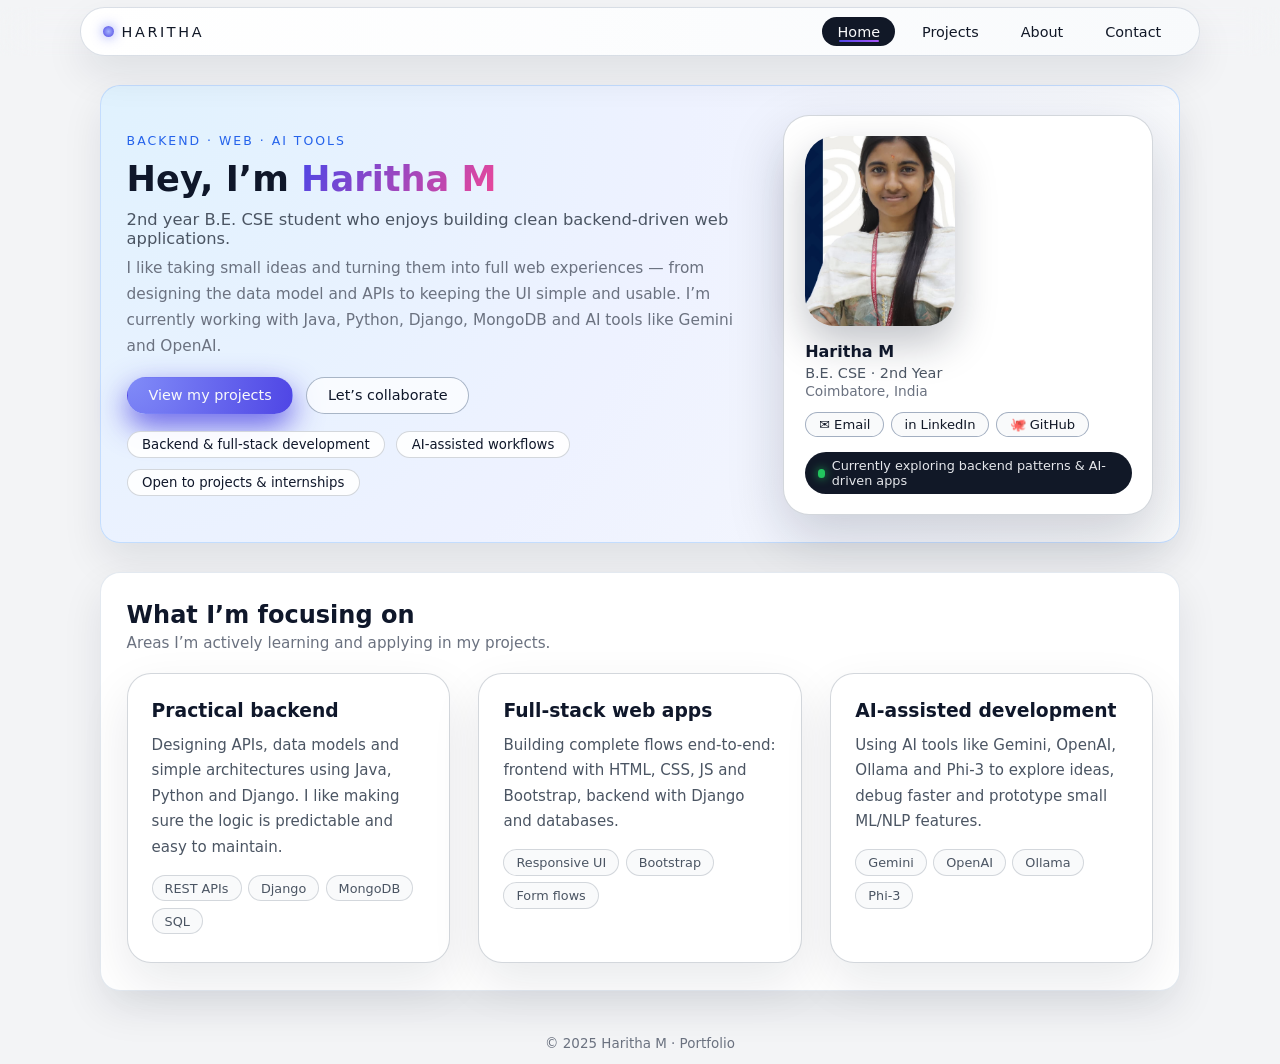
==== index.html @ 45c18f1d "first commit" ====
<!DOCTYPE html>
<html lang="en">
<head>
  <meta charset="UTF-8" />
  <title>Haritha M – Backend & AI Enthusiast</title>
  <meta name="viewport" content="width=device-width, initial-scale=1" />
  <link rel="stylesheet" href="styles.css" />
</head>
<body data-page="home">
  <!-- Navbar -->
  <header class="navbar">
    <div class="nav-inner">
      <a href="index.html" class="nav-logo">
        <span class="logo-dot"></span>
        <span class="logo-text">HARITHA</span>
      </a>
      <nav class="nav-links">
        <a href="index.html" class="nav-link active">Home</a>
        <a href="projects.html" class="nav-link">Projects</a>
        <a href="about.html" class="nav-link">About</a>
        <a href="contact.html" class="nav-link">Contact</a>
      </nav>
    </div>
  </header>

  <main>
    <!-- Hero -->
    <section class="section hero reveal">
      <div class="hero-inner">
        <div>
          <p class="hero-eyebrow">Backend · Web · AI tools</p>
          <h1 class="hero-title">
            Hey, I’m <span>Haritha M</span>
          </h1>
          <p class="hero-subtitle">
            2nd year B.E. CSE student who enjoys building clean backend-driven web applications.
          </p>
          <p class="hero-body">
            I like taking small ideas and turning them into full web experiences — from
            designing the data model and APIs to keeping the UI simple and usable.
            I’m currently working with Java, Python, Django, MongoDB and AI tools like
            Gemini and OpenAI.
          </p>

          <div class="hero-actions">
            <a href="projects.html" class="btn primary">View my projects</a>
            <a href="contact.html" class="btn ghost">Let’s collaborate</a>
          </div>

          <div class="hero-meta">
            <span>Backend &amp; full-stack development</span>
            <span>AI-assisted workflows</span>
            <span>Open to projects &amp; internships</span>
          </div>
        </div>

        <!-- Photo + info card -->
        <aside class="hero-card">
          <div class="avatar">
            <img src="haritha-profile.png" alt="Haritha M" />
          </div>

          <div class="hero-info">
            <p class="hero-name">Haritha M</p>
            <p class="hero-role">B.E. CSE · 2nd Year</p>
            <p class="hero-location">Coimbatore, India</p>
          </div>

          <div class="hero-links">
            <a href="mailto:harithasekar07@gmail.com">✉ Email</a>
            <a href="https://www.linkedin.com/in/haritha-meignana-sekaran-344159353"
               target="_blank" rel="noreferrer">
              in LinkedIn
            </a>
            <a href="https://github.com/haritha1501" target="_blank" rel="noreferrer">
              🐙 GitHub
            </a>
          </div>

          <div class="hero-tag">
            <span class="status-dot"></span>
            <span>Currently exploring backend patterns &amp; AI-driven apps</span>
          </div>
        </aside>
      </div>
    </section>

    <!-- Focus area cards -->
    <section class="section reveal">
      <header class="section-header">
        <h2>What I’m focusing on</h2>
        <p>Areas I’m actively learning and applying in my projects.</p>
      </header>

      <div class="grid focus-grid">
        <article class="card focus-card">
          <div class="focus-body">
            <h3>Practical backend</h3>
            <p>
              Designing APIs, data models and simple architectures using Java,
              Python and Django. I like making sure the logic is predictable and
              easy to maintain.
            </p>
          </div>
          <div class="pill-row">
            <span>REST APIs</span>
            <span>Django</span>
            <span>MongoDB</span>
            <span>SQL</span>
          </div>
        </article>

        <article class="card focus-card">
          <div class="focus-body">
            <h3>Full-stack web apps</h3>
            <p>
              Building complete flows end-to-end: frontend with HTML, CSS, JS and Bootstrap,
              backend with Django and databases.
            </p>
          </div>
          <div class="pill-row">
            <span>Responsive UI</span>
            <span>Bootstrap</span>
            <span>Form flows</span>
          </div>
        </article>

        <article class="card focus-card">
          <div class="focus-body">
            <h3>AI-assisted development</h3>
            <p>
              Using AI tools like Gemini, OpenAI, Ollama and Phi-3 to explore ideas,
              debug faster and prototype small ML/NLP features.
            </p>
          </div>
          <div class="pill-row">
            <span>Gemini</span>
            <span>OpenAI</span>
            <span>Ollama</span>
            <span>Phi-3</span>
          </div>
        </article>
      </div>
    </section>
  </main>

  <footer class="footer">
    <p>© 2025 Haritha M · Portfolio</p>
  </footer>

  <script src="script.js" defer></script>
</body>
</html>
---- styles.css ----
:root {
  --bg-page: #f3f4f6;
  --bg-card: #ffffff;
  --bg-soft: #f9fafb;

  --accent: #4f46e5;
  --accent-soft: rgba(79, 70, 229, 0.12);

  --text-main: #0f172a;
  --text-soft: #4b5563;
  --text-muted: #6b7280;

  --border-soft: rgba(148, 163, 184, 0.35);

  --radius-lg: 20px;
  --radius-xl: 26px;
  --radius-pill: 999px;

  --shadow-soft: 0 18px 40px rgba(15, 23, 42, 0.09);

  --font-main: system-ui, -apple-system, BlinkMacSystemFont, "SF Pro Text",
    "Inter", sans-serif;
}

/* Reset & base */

*,
*::before,
*::after {
  box-sizing: border-box;
}

html,
body {
  margin: 0;
  padding: 0;
  min-height: 100%;
  font-family: var(--font-main);
  background: var(--bg-page);
  color: var(--text-main);
  -webkit-font-smoothing: antialiased;
}

/* Fade-in */

body {
  opacity: 0;
  transform: translateY(6px);
  transition: opacity 0.6s ease-out, transform 0.6s ease-out;
}
body.loaded {
  opacity: 1;
  transform: translateY(0);
}

/* Navbar */

.navbar {
  position: sticky;
  top: 0;
  z-index: 40;
  backdrop-filter: blur(18px);
  -webkit-backdrop-filter: blur(18px);
}

.nav-inner {
  max-width: 1120px;
  margin: 0.45rem auto 0;
  padding: 0.55rem 1.4rem;
  border-radius: var(--radius-pill);
  background: linear-gradient(
    90deg,
    rgba(255, 255, 255, 0.98),
    rgba(248, 250, 252, 0.98)
  );
  border: 1px solid var(--border-soft);
  box-shadow: var(--shadow-soft);
  display: flex;
  align-items: center;
  justify-content: space-between;
}

.nav-logo {
  display: flex;
  align-items: center;
  gap: 0.45rem;
  text-decoration: none;
}

.logo-dot {
  width: 11px;
  height: 11px;
  border-radius: 999px;
  background: radial-gradient(circle, #a5b4fc, #4f46e5);
  box-shadow: 0 0 12px rgba(129, 140, 248, 0.9);
}
.logo-text {
  font-size: 0.9rem;
  letter-spacing: 0.18em;
  text-transform: uppercase;
  color: #111827;
}

.nav-links {
  display: flex;
  gap: 0.7rem;
  font-size: 0.9rem;
}

.nav-link {
  position: relative;
  text-decoration: none;
  padding: 0.35rem 0.9rem;
  border-radius: var(--radius-pill);
  color: #111827;
  border: 1px solid transparent;
  transition: background 0.22s ease-out, border-color 0.22s ease-out,
    color 0.22s ease-out;
}

.nav-link::after {
  content: "";
  position: absolute;
  left: 22%;
  right: 22%;
  bottom: 3px;
  height: 2px;
  border-radius: 999px;
  background: linear-gradient(to right, #4f46e5, #a855f7);
  opacity: 0;
  transform: scaleX(0.25);
  transform-origin: center;
  transition: opacity 0.16s ease-out, transform 0.16s ease-out;
}

.nav-link:hover {
  background: rgba(249, 250, 251, 0.9);
  border-color: rgba(148, 163, 184, 0.6);
}

.nav-link.active {
  background: #111827;
  color: #f9fafb;
  border-color: rgba(17, 24, 39, 0.9);
}
.nav-link.active::after {
  opacity: 1;
  transform: scaleX(1);
}

/* Layout / sections */

main {
  max-width: 1120px;
  margin: 1.6rem auto 2.8rem;
  padding: 0 1.25rem;
}

.section {
  margin-top: 1.8rem;
  padding: 1.8rem 1.6rem 1.7rem;
  border-radius: var(--radius-lg);
  background: var(--bg-card);
  box-shadow: var(--shadow-soft);
  border: 1px solid rgba(226, 232, 240, 0.95);
}

.section-header h2 {
  margin: 0 0 0.3rem;
  font-size: 1.5rem;
}
.section-header p {
  margin: 0;
  color: var(--text-muted);
  font-size: 0.95rem;
}

/* Hero */

.hero {
  background: radial-gradient(circle at top left, #e0f2fe 0, #eef2ff 50%, #f9fafb 100%);
  border: 1px solid rgba(191, 219, 254, 0.9);
}

.hero-inner {
  display: grid;
  grid-template-columns: minmax(0, 1.6fr) minmax(260px, 0.95fr);
  gap: 2.1rem;
  align-items: center;
}

.hero-eyebrow {
  text-transform: uppercase;
  font-size: 0.78rem;
  letter-spacing: 0.16em;
  color: #2563eb;
  margin: 0 0 0.6rem;
}

.hero-title {
  margin: 0;
  font-size: 2.2rem;
}
.hero-title span {
  background: linear-gradient(120deg, #4f46e5, #ec4899);
  -webkit-background-clip: text;
  color: transparent;
}

.hero-subtitle {
  margin: 0.7rem 0 0.4rem;
  font-size: 1.02rem;
  color: var(--text-soft);
}
.hero-body {
  margin: 0 0 1.1rem;
  font-size: 0.96rem;
  color: var(--text-muted);
  line-height: 1.7;
}

.hero-actions {
  display: flex;
  flex-wrap: wrap;
  gap: 0.8rem;
  margin-bottom: 1.1rem;
}

.hero-meta {
  display: flex;
  flex-wrap: wrap;
  gap: 0.7rem;
  font-size: 0.83rem;
}
.hero-meta span {
  padding: 0.3rem 0.9rem;
  border-radius: var(--radius-pill);
  background: rgba(255, 255, 255, 0.9);
  border: 1px solid rgba(209, 213, 219, 0.95);
}

/* Buttons */

.btn {
  border-radius: var(--radius-pill);
  padding: 0.6rem 1.3rem;
  font-size: 0.9rem;
  border: 1px solid rgba(148, 163, 184, 0.8);
  background: transparent;
  color: inherit;
  text-decoration: none;
  display: inline-flex;
  align-items: center;
  justify-content: center;
  cursor: pointer;
  transition: background 0.22s ease-out, border-color 0.22s ease-out,
    transform 0.22s ease-out, box-shadow 0.22s ease-out;
}
.btn.full {
  width: 100%;
}

.btn.primary {
  background: radial-gradient(circle at top left, #818cf8, #4f46e5);
  border-color: transparent;
  color: #f9fafb;
  box-shadow: 0 12px 30px rgba(79, 70, 229, 0.85);
}
.btn.primary:hover {
  transform: translateY(-1px);
  box-shadow: 0 16px 42px rgba(79, 70, 229, 1);
}
.btn.ghost {
  background: rgba(255, 255, 255, 0.7);
}
.btn.ghost:hover {
  background: #111827;
  color: #f9fafb;
}

/* Hero side card */

.hero-card {
  border-radius: var(--radius-xl);
  padding: 1.3rem 1.3rem 1.2rem;
  background: #ffffff;
  border: 1px solid rgba(209, 213, 219, 0.95);
  box-shadow: 0 22px 55px rgba(15, 23, 42, 0.18);
  color: #0f172a;
}

.avatar {
  width: 150px;
  height: 190px;
  border-radius: 30px;
  overflow: hidden;
  background: #e5e7eb;
  display: flex;
  align-items: center;
  justify-content: center;
  margin-bottom: 1rem;
  box-shadow: 0 18px 40px rgba(15, 23, 42, 0.25);
}
.avatar img {
  width: 100%;
  height: 100%;
  object-fit: cover;
}

.hero-info {
  margin-bottom: 0.8rem;
}
.hero-name {
  margin: 0;
  font-weight: 600;
}
.hero-role {
  margin: 0.2rem 0 0;
  font-size: 0.9rem;
  color: #4b5563;
}
.hero-location {
  margin: 0.18rem 0 0;
  font-size: 0.86rem;
  color: #6b7280;
}

.hero-links {
  display: flex;
  flex-wrap: wrap;
  gap: 0.4rem;
  margin-bottom: 0.9rem;
}
.hero-links a {
  font-size: 0.82rem;
  padding: 0.25rem 0.8rem;
  border-radius: var(--radius-pill);
  border: 1px solid rgba(148, 163, 184, 0.85);
  text-decoration: none;
  color: #111827;
  background: #f9fafb;
}
.hero-links a:hover {
  border-color: #4f46e5;
  background: #eef2ff;
}

.hero-tag {
  display: inline-flex;
  align-items: center;
  gap: 0.4rem;
  font-size: 0.8rem;
  padding: 0.4rem 0.8rem;
  border-radius: 999px;
  background: #111827;
  color: #e5e7eb;
}
.status-dot {
  width: 9px;
  height: 9px;
  border-radius: 999px;
  background: #22c55e;
  box-shadow: 0 0 10px rgba(34, 197, 94, 0.9);
}

/* Cards & grid */

.grid {
  display: grid;
  grid-template-columns: repeat(auto-fit, minmax(260px, 1fr));
  gap: 1.4rem;
  margin-top: 1.3rem;
}

.card {
  border-radius: var(--radius-lg);
  padding: 1.3rem 1.2rem;
  background: var(--bg-soft);
  border: 1px solid rgba(209, 213, 219, 0.95);
  box-shadow: var(--shadow-soft);
}

.card p {
  font-size: 0.94rem;
  color: var(--text-soft);
  margin-top: 0.15rem;
  line-height: 1.7;
}

.pill-row {
  display: flex;
  flex-wrap: wrap;
  gap: 0.4rem;
  margin-top: 0.8rem;
}
.pill-row span {
  font-size: 0.8rem;
  padding: 0.3rem 0.75rem;
  border-radius: var(--radius-pill);
  border: 1px solid rgba(209, 213, 219, 0.95);
  background: #f9fafb;
  color: #4b5563;
}

/* Focus cards on home */

.focus-grid {
  gap: 1.8rem;
}

.focus-card {
  display: grid;
  grid-template-rows: auto 1fr auto; /* title | text | chips */
  align-items: start;
  min-height: 250px;
  padding: 1.6rem 1.5rem 1.7rem;
  border-radius: 24px;
  background: #ffffff;
  box-shadow: 0 20px 50px rgba(15, 23, 42, 0.09);
}

.focus-body h3 {
  margin: 0 0 0.75rem;
}
.focus-body p {
  margin: 0;
  color: var(--text-soft);
}

.focus-card .pill-row {
  margin-top: 0.9rem;
}

.focus-card:hover {
  transform: translateY(-3px);
  transition: 0.22s ease;
  box-shadow: 0 26px 55px rgba(15, 23, 42, 0.12);
}

/* Projects page */

.project-card {
  margin-top: 1.4rem;
}

.project-header {
  display: flex;
  justify-content: space-between;
  gap: 1rem;
  align-items: flex-start;
  margin-bottom: 0.8rem;
}
.project-header h3 {
  margin: 0 0 0.2rem;
}
.project-subtitle {
  margin: 0;
  color: var(--text-muted);
  font-size: 0.93rem;
}

.card-link {
  font-size: 0.85rem;
  padding: 0.3rem 0.85rem;
  border-radius: var(--radius-pill);
  border: 1px solid rgba(148, 163, 184, 0.9);
  text-decoration: none;
  color: var(--accent);
  background: #eef2ff;
}
.card-link:hover {
  background: #e0e7ff;
}

.project-grid {
  display: grid;
  grid-template-columns: repeat(auto-fit, minmax(230px, 1fr));
  gap: 1.1rem;
  margin-top: 0.8rem;
}
.project-grid h4 {
  margin: 0 0 0.3rem;
  font-size: 0.95rem;
}
.project-grid ul {
  margin: 0;
  padding-left: 1.1rem;
  font-size: 0.92rem;
  color: var(--text-soft);
}

/* About page layout */

.about-layout {
  display: grid;
  grid-template-columns: minmax(0, 0.9fr) minmax(0, 1.7fr);
  gap: 2rem;
  align-items: flex-start;
}

.about-left {
  display: flex;
  flex-direction: column;
  gap: 1.2rem;
}

/* Photo card */

.about-photo-card {
  border-radius: 26px;
  padding: 1.1rem 1.1rem 1rem;
  background: #ffffff;
  border: 1px solid rgba(209, 213, 219, 0.95);
  box-shadow: 0 16px 40px rgba(15, 23, 42, 0.12);
  color: #0f172a;
}
.about-photo-frame {
  border-radius: 24px;
  overflow: hidden;
  background: #e5e7eb;
  box-shadow: 0 12px 30px rgba(15, 23, 42, 0.25);
}
.about-photo-frame img {
  width: 100%;
  height: 100%;
  object-fit: cover;
  display: block;
}

.about-photo-meta {
  margin-top: 0.9rem;
}
.about-name {
  margin: 0;
  font-weight: 600;
  font-size: 1.02rem;
}
.about-role {
  margin: 0.25rem 0 0;
  font-size: 0.9rem;
  color: #4b5563;
}
.about-college {
  margin: 0.18rem 0 0;
  font-size: 0.86rem;
  color: #6b7280;
}

.about-chip {
  margin-top: 0.75rem;
  display: inline-flex;
  align-items: center;
  gap: 0.4rem;
  padding: 0.4rem 0.8rem;
  border-radius: 999px;
  background: #111827;
  font-size: 0.8rem;
  color: #e5e7eb;
}

/* Education card */

.edu-card {
  border-radius: 24px;
  padding: 1.2rem 1.15rem 1.1rem;
  background: linear-gradient(145deg, #0f172a, #111827);
  border: 1px solid rgba(30, 64, 175, 0.9);
  box-shadow: 0 20px 55px rgba(15, 23, 42, 0.55);
  font-size: 0.9rem;
  color: #e5e7eb;
}

.edu-card h3 {
  margin: 0 0 0.6rem;
  font-size: 0.96rem;
  letter-spacing: 0.16em;
  text-transform: uppercase;
  color: #a5b4fc;
}

.edu-main {
  margin-bottom: 0.6rem;
}
.edu-degree {
  margin: 0;
  font-weight: 600;
}
.edu-college {
  margin: 0.2rem 0 0;
}
.edu-meta {
  margin: 0.25rem 0 0;
  font-size: 0.86rem;
}
.edu-pill {
  margin-top: 0.45rem;
  padding: 0.35rem 0.7rem;
  border-radius: 999px;
  background: rgba(129, 140, 248, 0.25);
  font-size: 0.8rem;
  display: inline-block;
}

.edu-card hr {
  border: none;
  border-top: 1px solid rgba(55, 65, 81, 0.9);
  margin: 0.6rem 0 0.7rem;
}

.edu-history {
  display: flex;
  flex-direction: column;
  gap: 0.55rem;
}
.edu-item .level {
  margin: 0;
  font-weight: 500;
}
.edu-item .school {
  margin: 0.15rem 0 0;
  font-size: 0.86rem;
}
.edu-item .detail {
  margin: 0.1rem 0 0;
  font-size: 0.83rem;
  color: #cbd5f5;
}

/* About right text */

.about-right p {
  font-size: 0.95rem;
  color: var(--text-soft);
}

.about-summary {
  display: flex;
  flex-wrap: wrap;
  gap: 0.7rem;
  margin: 0.9rem 0 1.1rem;
}
.about-summary-item {
  padding: 0.5rem 0.9rem;
  border-radius: 16px;
  background: #eef2ff;
  border: 1px solid rgba(191, 219, 254, 0.9);
  font-size: 0.84rem;
  color: #374151;
}

/* Timeline */

.timeline {
  margin-top: 1.1rem;
  border-left: 2px solid rgba(203, 213, 225, 0.95);
  padding-left: 1.3rem;
  display: flex;
  flex-direction: column;
  gap: 1.2rem;
}
.timeline-item {
  position: relative;
}
.timeline-dot {
  position: absolute;
  left: -1.35rem;
  top: 0.4rem;
  width: 10px;
  height: 10px;
  border-radius: 999px;
  background: #4f46e5;
  box-shadow: 0 0 0 4px rgba(165, 180, 252, 0.55);
}
.timeline-content h3 {
  margin: 0 0 0.25rem;
  font-size: 1.02rem;
}
.timeline-meta {
  margin: 0 0 0.35rem;
  font-size: 0.88rem;
  color: var(--text-muted);
}
.timeline-content ul {
  margin: 0;
  padding-left: 1.1rem;
  font-size: 0.93rem;
  color: var(--text-soft);
}

/* Contact */

.contact-layout {
  margin-top: 1.3rem;
  display: grid;
  grid-template-columns: minmax(0, 1.4fr) minmax(0, 1fr);
  gap: 1.3rem;
  border-radius: var(--radius-lg);
  padding: 1.4rem 1.3rem;
  background: linear-gradient(
    135deg,
    rgba(255, 255, 255, 0.98),
    rgba(241, 245, 249, 0.98)
  );
  border: 1px solid rgba(209, 213, 219, 0.95);
  box-shadow: 0 16px 36px rgba(15, 23, 42, 0.08);
}

.contact-label {
  margin-top: 0.8rem;
  margin-bottom: 0.1rem;
  font-size: 0.8rem;
  text-transform: uppercase;
  letter-spacing: 0.14em;
  color: #6d28d9;
}
.contact-details p {
  margin: 0.1rem 0;
  font-size: 0.94rem;
  color: var(--text-soft);
}
.contact-details a {
  color: var(--accent);
  text-decoration: none;
}
.contact-details a:hover {
  text-decoration: underline;
}

.contact-form-wrapper {
  font-size: 0.94rem;
}
.contact-text {
  margin-top: 0;
  margin-bottom: 0.7rem;
  color: var(--text-soft);
}

.form-group {
  display: flex;
  flex-direction: column;
  gap: 0.25rem;
  margin-bottom: 0.7rem;
}
.form-group label {
  font-size: 0.86rem;
  color: var(--text-main);
}
input,
textarea {
  border-radius: 12px;
  border: 1px solid rgba(209, 213, 219, 0.95);
  padding: 0.6rem 0.75rem;
  background: #f9fafb;
  font-family: inherit;
  font-size: 0.9rem;
  color: var(--text-main);
  outline: none;
  transition: border-color 0.16s ease-out, box-shadow 0.16s ease-out,
    background 0.16s ease-out, transform 0.16s ease-out;
}
input:focus,
textarea:focus {
  border-color: var(--accent);
  box-shadow: 0 0 0 1px var(--accent-soft);
  background: #ffffff;
  transform: translateY(-1px);
}
.form-status-note {
  margin-top: 0.5rem;
  font-size: 0.82rem;
  color: var(--text-muted);
}

/* Footer */

.footer {
  margin-top: 1.7rem;
  font-size: 0.84rem;
  color: var(--text-muted);
  text-align: center;
}

/* Reveal */

.reveal {
  opacity: 0;
  transform: translateY(18px);
  transition: opacity 0.7s ease-out, transform 0.7s ease-out;
}
.reveal.visible {
  opacity: 1;
  transform: translateY(0);
}

/* Responsive */

@media (max-width: 900px) {
  .hero-inner {
    grid-template-columns: 1fr;
  }
  .hero-card {
    order: -1;
  }
  .about-layout {
    grid-template-columns: 1fr;
  }
}

@media (max-width: 700px) {
  .nav-inner {
    flex-direction: column;
    align-items: flex-start;
    gap: 0.4rem;
  }
}

@media (max-width: 640px) {
  main {
    padding-inline: 1rem;
  }
  .section {
    padding-inline: 1.2rem;
  }
  .hero-inner {
    gap: 1.4rem;
  }
  .nav-links {
    flex-wrap: wrap;
    gap: 0.4rem;
  }
  .nav-link {
    padding: 0.24rem 0.7rem;
  }
  .contact-layout {
    grid-template-columns: 1fr;
  }
  .about-left {
    align-items: center;
  }
  .about-photo-card,
  .edu-card {
    width: 100%;
  }
}
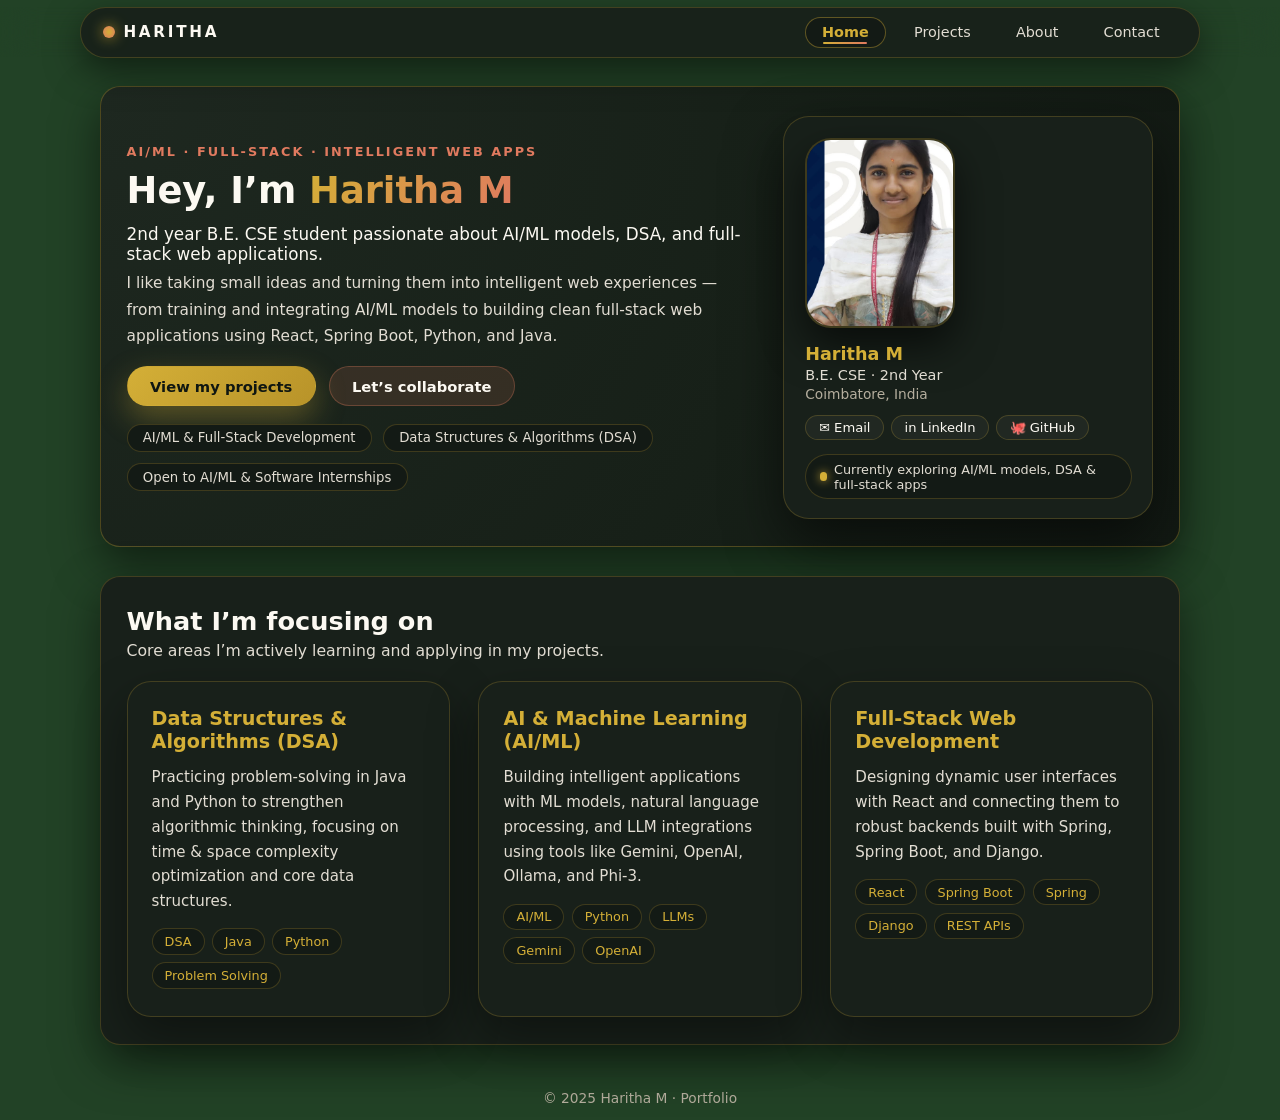
==== commit 007b0ea1: "Added new styles and projects" ====
--- a/index.html
+++ b/index.html
@@ -2,7 +2,7 @@
 <html lang="en">
 <head>
   <meta charset="UTF-8" />
-  <title>Haritha M – Backend & AI Enthusiast</title>
+  <title>Haritha M – AI/ML & Full-Stack Developer</title>
   <meta name="viewport" content="width=device-width, initial-scale=1" />
   <link rel="stylesheet" href="styles.css" />
 </head>
@@ -28,18 +28,17 @@
     <section class="section hero reveal">
       <div class="hero-inner">
         <div>
-          <p class="hero-eyebrow">Backend · Web · AI tools</p>
+          <p class="hero-eyebrow">AI/ML · Full-Stack · Intelligent Web Apps</p>
           <h1 class="hero-title">
             Hey, I’m <span>Haritha M</span>
           </h1>
           <p class="hero-subtitle">
-            2nd year B.E. CSE student who enjoys building clean backend-driven web applications.
+            2nd year B.E. CSE student passionate about AI/ML models, DSA, and full-stack web applications.
           </p>
           <p class="hero-body">
-            I like taking small ideas and turning them into full web experiences — from
-            designing the data model and APIs to keeping the UI simple and usable.
-            I’m currently working with Java, Python, Django, MongoDB and AI tools like
-            Gemini and OpenAI.
+            I like taking small ideas and turning them into intelligent web experiences — from
+            training and integrating AI/ML models to building clean full-stack web applications using
+            React, Spring Boot, Python, and Java.
           </p>
 
           <div class="hero-actions">
@@ -48,9 +47,9 @@
           </div>
 
           <div class="hero-meta">
-            <span>Backend &amp; full-stack development</span>
-            <span>AI-assisted workflows</span>
-            <span>Open to projects &amp; internships</span>
+            <span>AI/ML &amp; Full-Stack Development</span>
+            <span>Data Structures &amp; Algorithms (DSA)</span>
+            <span>Open to AI/ML &amp; Software Internships</span>
           </div>
         </div>
 
@@ -79,7 +78,7 @@
 
           <div class="hero-tag">
             <span class="status-dot"></span>
-            <span>Currently exploring backend patterns &amp; AI-driven apps</span>
+            <span>Currently exploring AI/ML models, DSA &amp; full-stack apps</span>
           </div>
         </aside>
       </div>
@@ -89,55 +88,57 @@
     <section class="section reveal">
       <header class="section-header">
         <h2>What I’m focusing on</h2>
-        <p>Areas I’m actively learning and applying in my projects.</p>
+        <p>Core areas I’m actively learning and applying in my projects.</p>
       </header>
 
       <div class="grid focus-grid">
         <article class="card focus-card">
           <div class="focus-body">
-            <h3>Practical backend</h3>
+            <h3>Data Structures & Algorithms (DSA)</h3>
             <p>
-              Designing APIs, data models and simple architectures using Java,
-              Python and Django. I like making sure the logic is predictable and
-              easy to maintain.
+              Practicing problem-solving in Java and Python to strengthen algorithmic thinking,
+              focusing on time &amp; space complexity optimization and core data structures.
             </p>
           </div>
           <div class="pill-row">
-            <span>REST APIs</span>
-            <span>Django</span>
-            <span>MongoDB</span>
-            <span>SQL</span>
+            <span>DSA</span>
+            <span>Java</span>
+            <span>Python</span>
+            <span>Problem Solving</span>
           </div>
         </article>
 
         <article class="card focus-card">
           <div class="focus-body">
-            <h3>Full-stack web apps</h3>
+            <h3>AI & Machine Learning (AI/ML)</h3>
             <p>
-              Building complete flows end-to-end: frontend with HTML, CSS, JS and Bootstrap,
-              backend with Django and databases.
+              Building intelligent applications with ML models, natural language processing,
+              and LLM integrations using tools like Gemini, OpenAI, Ollama, and Phi-3.
             </p>
           </div>
           <div class="pill-row">
-            <span>Responsive UI</span>
-            <span>Bootstrap</span>
-            <span>Form flows</span>
+            <span>AI/ML</span>
+            <span>Python</span>
+            <span>LLMs</span>
+            <span>Gemini</span>
+            <span>OpenAI</span>
           </div>
         </article>
 
         <article class="card focus-card">
           <div class="focus-body">
-            <h3>AI-assisted development</h3>
+            <h3>Full-Stack Web Development</h3>
             <p>
-              Using AI tools like Gemini, OpenAI, Ollama and Phi-3 to explore ideas,
-              debug faster and prototype small ML/NLP features.
+              Designing dynamic user interfaces with React and connecting them to robust backends
+              built with Spring, Spring Boot, and Django.
             </p>
           </div>
           <div class="pill-row">
-            <span>Gemini</span>
-            <span>OpenAI</span>
-            <span>Ollama</span>
-            <span>Phi-3</span>
+            <span>React</span>
+            <span>Spring Boot</span>
+            <span>Spring</span>
+            <span>Django</span>
+            <span>REST APIs</span>
           </div>
         </article>
       </div>
--- a/styles.css
+++ b/styles.css
@@ -1,22 +1,26 @@
 :root {
-  --bg-page: #f3f4f6;
-  --bg-card: #ffffff;
-  --bg-soft: #f9fafb;
-
-  --accent: #4f46e5;
-  --accent-soft: rgba(79, 70, 229, 0.12);
-
-  --text-main: #0f172a;
-  --text-soft: #4b5563;
-  --text-muted: #6b7280;
-
-  --border-soft: rgba(148, 163, 184, 0.35);
+  --bg-page: #224226; /* Forest Veil (Kept unchanged) */
+  --bg-card: #18201a; /* Dark Charcoal for Cards */
+  --bg-soft: #131a15; /* Deeper Dark Charcoal */
+
+  --text-main: #fcf9f2; /* Soft Cream / Off-White */
+  --text-soft: #e2ddd3; /* Soft Cream Secondary */
+  --text-muted: #b5ae9e; /* Muted Cream / Warm Grey */
+
+  --accent-gold: #d4af37; /* Brushed Gold */
+  --accent-terracotta: #e07a5f; /* Warm Terracotta */
+
+  --accent: var(--accent-gold);
+  --accent-soft: rgba(212, 175, 55, 0.16);
+
+  --border-soft: rgba(212, 175, 55, 0.22); /* Subtle Brushed Gold Border */
+  --border-terracotta: rgba(224, 122, 95, 0.3);
 
   --radius-lg: 20px;
   --radius-xl: 26px;
   --radius-pill: 999px;
 
-  --shadow-soft: 0 18px 40px rgba(15, 23, 42, 0.09);
+  --shadow-soft: 0 18px 45px rgba(0, 0, 0, 0.5);
 
   --font-main: system-ui, -apple-system, BlinkMacSystemFont, "SF Pro Text",
     "Inter", sans-serif;
@@ -68,13 +72,9 @@
   margin: 0.45rem auto 0;
   padding: 0.55rem 1.4rem;
   border-radius: var(--radius-pill);
-  background: linear-gradient(
-    90deg,
-    rgba(255, 255, 255, 0.98),
-    rgba(248, 250, 252, 0.98)
-  );
-  border: 1px solid var(--border-soft);
-  box-shadow: var(--shadow-soft);
+  background: rgba(24, 32, 26, 0.92); /* Dark Charcoal Glass */
+  border: 1px solid var(--border-soft);
+  box-shadow: 0 12px 35px rgba(0, 0, 0, 0.5);
   display: flex;
   align-items: center;
   justify-content: space-between;
@@ -83,22 +83,23 @@
 .nav-logo {
   display: flex;
   align-items: center;
-  gap: 0.45rem;
+  gap: 0.5rem;
   text-decoration: none;
 }
 
 .logo-dot {
-  width: 11px;
-  height: 11px;
+  width: 12px;
+  height: 12px;
   border-radius: 999px;
-  background: radial-gradient(circle, #a5b4fc, #4f46e5);
-  box-shadow: 0 0 12px rgba(129, 140, 248, 0.9);
+  background: radial-gradient(circle, var(--accent-gold), var(--accent-terracotta));
+  box-shadow: 0 0 14px rgba(212, 175, 55, 0.8);
 }
 .logo-text {
-  font-size: 0.9rem;
+  font-size: 0.95rem;
+  font-weight: 700;
   letter-spacing: 0.18em;
   text-transform: uppercase;
-  color: #111827;
+  color: var(--text-main);
 }
 
 .nav-links {
@@ -110,9 +111,9 @@
 .nav-link {
   position: relative;
   text-decoration: none;
-  padding: 0.35rem 0.9rem;
+  padding: 0.4rem 1rem;
   border-radius: var(--radius-pill);
-  color: #111827;
+  color: var(--text-soft);
   border: 1px solid transparent;
   transition: background 0.22s ease-out, border-color 0.22s ease-out,
     color 0.22s ease-out;
@@ -126,7 +127,7 @@
   bottom: 3px;
   height: 2px;
   border-radius: 999px;
-  background: linear-gradient(to right, #4f46e5, #a855f7);
+  background: linear-gradient(to right, var(--accent-gold), var(--accent-terracotta));
   opacity: 0;
   transform: scaleX(0.25);
   transform-origin: center;
@@ -134,14 +135,16 @@
 }
 
 .nav-link:hover {
-  background: rgba(249, 250, 251, 0.9);
-  border-color: rgba(148, 163, 184, 0.6);
+  background: rgba(212, 175, 55, 0.12);
+  color: var(--text-main);
+  border-color: var(--border-soft);
 }
 
 .nav-link.active {
-  background: #111827;
-  color: #f9fafb;
-  border-color: rgba(17, 24, 39, 0.9);
+  background: #131a15;
+  color: var(--accent-gold);
+  border-color: rgba(212, 175, 55, 0.4);
+  font-weight: 600;
 }
 .nav-link.active::after {
   opacity: 1;
@@ -160,26 +163,27 @@
   margin-top: 1.8rem;
   padding: 1.8rem 1.6rem 1.7rem;
   border-radius: var(--radius-lg);
-  background: var(--bg-card);
+  background: var(--bg-card); /* Dark Charcoal */
   box-shadow: var(--shadow-soft);
-  border: 1px solid rgba(226, 232, 240, 0.95);
+  border: 1px solid var(--border-soft);
 }
 
 .section-header h2 {
   margin: 0 0 0.3rem;
-  font-size: 1.5rem;
+  font-size: 1.6rem;
+  color: var(--text-main); /* Soft Cream */
 }
 .section-header p {
   margin: 0;
-  color: var(--text-muted);
-  font-size: 0.95rem;
+  color: var(--text-soft);
+  font-size: 0.98rem;
 }
 
 /* Hero */
 
 .hero {
-  background: radial-gradient(circle at top left, #e0f2fe 0, #eef2ff 50%, #f9fafb 100%);
-  border: 1px solid rgba(191, 219, 254, 0.9);
+  background: radial-gradient(circle at top left, #1e2820 0%, #172018 60%, #121913 100%);
+  border: 1px solid rgba(212, 175, 55, 0.3);
 }
 
 .hero-inner {
@@ -191,31 +195,34 @@
 
 .hero-eyebrow {
   text-transform: uppercase;
-  font-size: 0.78rem;
+  font-size: 0.8rem;
+  font-weight: 700;
   letter-spacing: 0.16em;
-  color: #2563eb;
+  color: var(--accent-terracotta);
   margin: 0 0 0.6rem;
 }
 
 .hero-title {
   margin: 0;
-  font-size: 2.2rem;
+  font-size: 2.3rem;
+  line-height: 1.2;
 }
 .hero-title span {
-  background: linear-gradient(120deg, #4f46e5, #ec4899);
+  background: linear-gradient(120deg, var(--accent-gold), var(--accent-terracotta));
   -webkit-background-clip: text;
   color: transparent;
 }
 
 .hero-subtitle {
   margin: 0.7rem 0 0.4rem;
-  font-size: 1.02rem;
-  color: var(--text-soft);
+  font-size: 1.05rem;
+  color: var(--text-main);
+  font-weight: 500;
 }
 .hero-body {
   margin: 0 0 1.1rem;
   font-size: 0.96rem;
-  color: var(--text-muted);
+  color: var(--text-soft);
   line-height: 1.7;
 }
 
@@ -233,19 +240,21 @@
   font-size: 0.83rem;
 }
 .hero-meta span {
-  padding: 0.3rem 0.9rem;
+  padding: 0.35rem 0.95rem;
   border-radius: var(--radius-pill);
-  background: rgba(255, 255, 255, 0.9);
-  border: 1px solid rgba(209, 213, 219, 0.95);
-}
-
-/* Buttons */
+  background: var(--bg-soft);
+  border: 1px solid var(--border-soft);
+  color: var(--text-soft);
+}
+
+/* Buttons (Brushed Gold & Warm Terracotta) */
 
 .btn {
   border-radius: var(--radius-pill);
-  padding: 0.6rem 1.3rem;
-  font-size: 0.9rem;
-  border: 1px solid rgba(148, 163, 184, 0.8);
+  padding: 0.65rem 1.4rem;
+  font-size: 0.92rem;
+  font-weight: 600;
+  border: 1px solid var(--border-soft);
   background: transparent;
   color: inherit;
   text-decoration: none;
@@ -261,21 +270,29 @@
 }
 
 .btn.primary {
-  background: radial-gradient(circle at top left, #818cf8, #4f46e5);
+  background: linear-gradient(135deg, var(--accent-gold), #b89329); /* Brushed Gold */
   border-color: transparent;
-  color: #f9fafb;
-  box-shadow: 0 12px 30px rgba(79, 70, 229, 0.85);
+  color: #0f1611;
+  font-weight: 700;
+  box-shadow: 0 12px 30px rgba(212, 175, 55, 0.35);
 }
 .btn.primary:hover {
-  transform: translateY(-1px);
-  box-shadow: 0 16px 42px rgba(79, 70, 229, 1);
-}
+  transform: translateY(-2px);
+  box-shadow: 0 16px 40px rgba(212, 175, 55, 0.5);
+  background: linear-gradient(135deg, #e5be42, #c5a030);
+}
+
 .btn.ghost {
-  background: rgba(255, 255, 255, 0.7);
+  background: rgba(224, 122, 95, 0.14); /* Warm Terracotta tint */
+  color: var(--text-main);
+  border: 1px solid var(--border-terracotta);
 }
 .btn.ghost:hover {
-  background: #111827;
-  color: #f9fafb;
+  background: var(--accent-terracotta);
+  color: #fcf9f2;
+  border-color: var(--accent-terracotta);
+  transform: translateY(-2px);
+  box-shadow: 0 12px 30px rgba(224, 122, 95, 0.35);
 }
 
 /* Hero side card */
@@ -283,23 +300,24 @@
 .hero-card {
   border-radius: var(--radius-xl);
   padding: 1.3rem 1.3rem 1.2rem;
-  background: #ffffff;
-  border: 1px solid rgba(209, 213, 219, 0.95);
-  box-shadow: 0 22px 55px rgba(15, 23, 42, 0.18);
-  color: #0f172a;
+  background: var(--bg-card); /* Dark Charcoal */
+  border: 1px solid var(--border-soft);
+  box-shadow: 0 22px 55px rgba(0, 0, 0, 0.55);
+  color: var(--text-main);
 }
 
 .avatar {
   width: 150px;
   height: 190px;
-  border-radius: 30px;
+  border-radius: 26px;
   overflow: hidden;
-  background: #e5e7eb;
+  background: var(--bg-soft);
   display: flex;
   align-items: center;
   justify-content: center;
   margin-bottom: 1rem;
-  box-shadow: 0 18px 40px rgba(15, 23, 42, 0.25);
+  box-shadow: 0 18px 40px rgba(0, 0, 0, 0.6);
+  border: 2px solid var(--border-soft);
 }
 .avatar img {
   width: 100%;
@@ -312,17 +330,19 @@
 }
 .hero-name {
   margin: 0;
-  font-weight: 600;
+  font-weight: 700;
+  font-size: 1.1rem;
+  color: var(--accent-gold);
 }
 .hero-role {
   margin: 0.2rem 0 0;
   font-size: 0.9rem;
-  color: #4b5563;
+  color: var(--text-soft);
 }
 .hero-location {
   margin: 0.18rem 0 0;
   font-size: 0.86rem;
-  color: #6b7280;
+  color: var(--text-muted);
 }
 
 .hero-links {
@@ -335,32 +355,34 @@
   font-size: 0.82rem;
   padding: 0.25rem 0.8rem;
   border-radius: var(--radius-pill);
-  border: 1px solid rgba(148, 163, 184, 0.85);
+  border: 1px solid var(--border-soft);
   text-decoration: none;
-  color: #111827;
-  background: #f9fafb;
+  color: var(--text-main);
+  background: rgba(255, 255, 255, 0.04);
 }
 .hero-links a:hover {
-  border-color: #4f46e5;
-  background: #eef2ff;
+  border-color: var(--accent-terracotta);
+  color: var(--accent-terracotta);
+  background: rgba(224, 122, 95, 0.12);
 }
 
 .hero-tag {
   display: inline-flex;
   align-items: center;
-  gap: 0.4rem;
+  gap: 0.45rem;
   font-size: 0.8rem;
-  padding: 0.4rem 0.8rem;
+  padding: 0.4rem 0.85rem;
   border-radius: 999px;
-  background: #111827;
-  color: #e5e7eb;
+  background: var(--bg-soft);
+  color: var(--text-soft);
+  border: 1px solid var(--border-soft);
 }
 .status-dot {
   width: 9px;
   height: 9px;
   border-radius: 999px;
-  background: #22c55e;
-  box-shadow: 0 0 10px rgba(34, 197, 94, 0.9);
+  background: var(--accent-gold);
+  box-shadow: 0 0 10px rgba(212, 175, 55, 0.9);
 }
 
 /* Cards & grid */
@@ -375,9 +397,13 @@
 .card {
   border-radius: var(--radius-lg);
   padding: 1.3rem 1.2rem;
-  background: var(--bg-soft);
-  border: 1px solid rgba(209, 213, 219, 0.95);
+  background: var(--bg-card); /* Dark Charcoal */
+  border: 1px solid var(--border-soft);
   box-shadow: var(--shadow-soft);
+}
+
+.card h3 {
+  color: var(--text-main);
 }
 
 .card p {
@@ -390,16 +416,16 @@
 .pill-row {
   display: flex;
   flex-wrap: wrap;
-  gap: 0.4rem;
+  gap: 0.45rem;
   margin-top: 0.8rem;
 }
 .pill-row span {
   font-size: 0.8rem;
   padding: 0.3rem 0.75rem;
   border-radius: var(--radius-pill);
-  border: 1px solid rgba(209, 213, 219, 0.95);
-  background: #f9fafb;
-  color: #4b5563;
+  border: 1px solid var(--border-soft);
+  background: var(--bg-soft);
+  color: var(--accent-gold);
 }
 
 /* Focus cards on home */
@@ -410,21 +436,26 @@
 
 .focus-card {
   display: grid;
-  grid-template-rows: auto 1fr auto; /* title | text | chips */
+  grid-template-rows: auto 1fr auto;
   align-items: start;
   min-height: 250px;
   padding: 1.6rem 1.5rem 1.7rem;
   border-radius: 24px;
-  background: #ffffff;
-  box-shadow: 0 20px 50px rgba(15, 23, 42, 0.09);
+  background: var(--bg-card); /* Dark Charcoal */
+  border: 1px solid var(--border-soft);
+  box-shadow: 0 20px 50px rgba(0, 0, 0, 0.4);
+  transition: transform 0.25s ease, box-shadow 0.25s ease, border-color 0.25s ease;
 }
 
 .focus-body h3 {
   margin: 0 0 0.75rem;
+  color: var(--accent-gold);
+  font-size: 1.2rem;
 }
 .focus-body p {
   margin: 0;
   color: var(--text-soft);
+  line-height: 1.65;
 }
 
 .focus-card .pill-row {
@@ -432,15 +463,17 @@
 }
 
 .focus-card:hover {
-  transform: translateY(-3px);
-  transition: 0.22s ease;
-  box-shadow: 0 26px 55px rgba(15, 23, 42, 0.12);
+  transform: translateY(-4px);
+  border-color: var(--accent-terracotta);
+  box-shadow: 0 26px 55px rgba(0, 0, 0, 0.55);
 }
 
 /* Projects page */
 
 .project-card {
   margin-top: 1.4rem;
+  background: var(--bg-card); /* Dark Charcoal Project Cards */
+  border: 1px solid var(--border-soft);
 }
 
 .project-header {
@@ -452,24 +485,29 @@
 }
 .project-header h3 {
   margin: 0 0 0.2rem;
+  color: var(--accent-gold);
+  font-size: 1.25rem;
 }
 .project-subtitle {
   margin: 0;
-  color: var(--text-muted);
-  font-size: 0.93rem;
+  color: var(--text-soft);
+  font-size: 0.95rem;
 }
 
 .card-link {
   font-size: 0.85rem;
-  padding: 0.3rem 0.85rem;
+  font-weight: 600;
+  padding: 0.35rem 0.9rem;
   border-radius: var(--radius-pill);
-  border: 1px solid rgba(148, 163, 184, 0.9);
+  border: 1px solid var(--border-terracotta);
   text-decoration: none;
-  color: var(--accent);
-  background: #eef2ff;
+  color: var(--accent-terracotta);
+  background: rgba(224, 122, 95, 0.12);
+  transition: all 0.2s ease;
 }
 .card-link:hover {
-  background: #e0e7ff;
+  background: var(--accent-terracotta);
+  color: #fcf9f2;
 }
 
 .project-grid {
@@ -479,8 +517,11 @@
   margin-top: 0.8rem;
 }
 .project-grid h4 {
-  margin: 0 0 0.3rem;
-  font-size: 0.95rem;
+  margin: 0 0 0.4rem;
+  font-size: 0.98rem;
+  color: var(--accent-terracotta);
+  border-bottom: 1px solid var(--border-soft);
+  padding-bottom: 0.25rem;
 }
 .project-grid ul {
   margin: 0;
@@ -488,12 +529,15 @@
   font-size: 0.92rem;
   color: var(--text-soft);
 }
+.project-grid li {
+  margin-bottom: 0.35rem;
+}
 
 /* About page layout */
 
 .about-layout {
   display: grid;
-  grid-template-columns: minmax(0, 0.9fr) minmax(0, 1.7fr);
+  grid-template-columns: minmax(0, 1fr) minmax(0, 1.6fr);
   gap: 2rem;
   align-items: flex-start;
 }
@@ -508,17 +552,18 @@
 
 .about-photo-card {
   border-radius: 26px;
-  padding: 1.1rem 1.1rem 1rem;
-  background: #ffffff;
-  border: 1px solid rgba(209, 213, 219, 0.95);
-  box-shadow: 0 16px 40px rgba(15, 23, 42, 0.12);
-  color: #0f172a;
+  padding: 1.2rem;
+  background: var(--bg-card); /* Dark Charcoal */
+  border: 1px solid var(--border-soft);
+  box-shadow: 0 16px 40px rgba(0, 0, 0, 0.45);
+  color: var(--text-main);
 }
 .about-photo-frame {
   border-radius: 24px;
   overflow: hidden;
-  background: #e5e7eb;
-  box-shadow: 0 12px 30px rgba(15, 23, 42, 0.25);
+  background: var(--bg-soft);
+  box-shadow: 0 12px 30px rgba(0, 0, 0, 0.5);
+  border: 2px solid var(--border-soft);
 }
 .about-photo-frame img {
   width: 100%;
@@ -532,78 +577,94 @@
 }
 .about-name {
   margin: 0;
-  font-weight: 600;
-  font-size: 1.02rem;
+  font-weight: 700;
+  font-size: 1.08rem;
+  color: var(--accent-gold);
 }
 .about-role {
   margin: 0.25rem 0 0;
   font-size: 0.9rem;
-  color: #4b5563;
+  color: var(--text-soft);
 }
 .about-college {
   margin: 0.18rem 0 0;
   font-size: 0.86rem;
-  color: #6b7280;
+  color: var(--text-muted);
 }
 
 .about-chip {
   margin-top: 0.75rem;
   display: inline-flex;
   align-items: center;
-  gap: 0.4rem;
-  padding: 0.4rem 0.8rem;
+  gap: 0.45rem;
+  padding: 0.4rem 0.85rem;
   border-radius: 999px;
-  background: #111827;
+  background: var(--bg-soft);
   font-size: 0.8rem;
-  color: #e5e7eb;
-}
-
-/* Education card */
-
-.edu-card {
+  color: var(--text-soft);
+  border: 1px solid var(--border-soft);
+}
+
+/* Education & Internship Cards */
+
+.edu-card,
+.intern-card {
   border-radius: 24px;
-  padding: 1.2rem 1.15rem 1.1rem;
-  background: linear-gradient(145deg, #0f172a, #111827);
-  border: 1px solid rgba(30, 64, 175, 0.9);
-  box-shadow: 0 20px 55px rgba(15, 23, 42, 0.55);
+  padding: 1.25rem;
+  background: var(--bg-card); /* Dark Charcoal */
+  border: 1px solid var(--border-soft);
+  box-shadow: 0 20px 55px rgba(0, 0, 0, 0.55);
   font-size: 0.9rem;
-  color: #e5e7eb;
-}
-
-.edu-card h3 {
+  color: var(--text-soft);
+}
+
+.edu-card h3,
+.intern-card h3 {
   margin: 0 0 0.6rem;
-  font-size: 0.96rem;
+  font-size: 0.98rem;
   letter-spacing: 0.16em;
   text-transform: uppercase;
-  color: #a5b4fc;
-}
-
-.edu-main {
+  color: var(--accent-gold);
+}
+
+.edu-main,
+.intern-main {
   margin-bottom: 0.6rem;
 }
-.edu-degree {
-  margin: 0;
-  font-weight: 600;
-}
-.edu-college {
+.edu-degree,
+.intern-role {
+  margin: 0;
+  font-weight: 700;
+  color: var(--text-main);
+  font-size: 0.95rem;
+}
+.edu-college,
+.intern-org {
   margin: 0.2rem 0 0;
-}
-.edu-meta {
+  color: var(--text-soft);
+}
+.edu-meta,
+.intern-meta {
   margin: 0.25rem 0 0;
   font-size: 0.86rem;
-}
-.edu-pill {
-  margin-top: 0.45rem;
-  padding: 0.35rem 0.7rem;
+  color: var(--text-muted);
+}
+.edu-pill,
+.intern-pill {
+  margin-top: 0.5rem;
+  padding: 0.35rem 0.75rem;
   border-radius: 999px;
-  background: rgba(129, 140, 248, 0.25);
+  background: rgba(224, 122, 95, 0.15);
+  border: 1px solid var(--border-terracotta);
   font-size: 0.8rem;
+  color: var(--accent-terracotta);
   display: inline-block;
 }
 
-.edu-card hr {
+.edu-card hr,
+.intern-card hr {
   border: none;
-  border-top: 1px solid rgba(55, 65, 81, 0.9);
+  border-top: 1px solid var(--border-soft);
   margin: 0.6rem 0 0.7rem;
 }
 
@@ -614,7 +675,8 @@
 }
 .edu-item .level {
   margin: 0;
-  font-weight: 500;
+  font-weight: 600;
+  color: var(--text-main);
 }
 .edu-item .school {
   margin: 0.15rem 0 0;
@@ -623,40 +685,79 @@
 .edu-item .detail {
   margin: 0.1rem 0 0;
   font-size: 0.83rem;
-  color: #cbd5f5;
+  color: var(--text-muted);
 }
 
 /* About right text */
 
 .about-right p {
-  font-size: 0.95rem;
-  color: var(--text-soft);
+  font-size: 0.96rem;
+  color: var(--text-soft);
+  line-height: 1.7;
 }
 
 .about-summary {
   display: flex;
   flex-wrap: wrap;
   gap: 0.7rem;
-  margin: 0.9rem 0 1.1rem;
+  margin: 1.1rem 0 1.3rem;
 }
 .about-summary-item {
-  padding: 0.5rem 0.9rem;
+  padding: 0.5rem 0.95rem;
   border-radius: 16px;
-  background: #eef2ff;
-  border: 1px solid rgba(191, 219, 254, 0.9);
-  font-size: 0.84rem;
-  color: #374151;
+  background: var(--bg-soft);
+  border: 1px solid var(--border-soft);
+  font-size: 0.85rem;
+  color: var(--text-main);
+  font-weight: 500;
+}
+
+/* Skills Section Card in About */
+
+.skills-section {
+  margin-top: 1.5rem;
+  padding: 1.4rem;
+  border-radius: 24px;
+  background: var(--bg-card); /* Dark Charcoal */
+  border: 1px solid var(--border-soft);
+}
+.skills-section h3 {
+  margin: 0 0 0.8rem;
+  font-size: 1.15rem;
+  color: var(--accent-gold);
+}
+.skills-grid {
+  display: grid;
+  grid-template-columns: repeat(auto-fit, minmax(220px, 1fr));
+  gap: 1rem;
+}
+.skills-category {
+  background: var(--bg-soft);
+  padding: 0.9rem 1rem;
+  border-radius: 16px;
+  border: 1px solid var(--border-soft);
+}
+.skills-category h4 {
+  margin: 0 0 0.5rem;
+  font-size: 0.9rem;
+  color: var(--accent-terracotta);
+}
+.skills-category ul {
+  margin: 0;
+  padding-left: 1.1rem;
+  font-size: 0.86rem;
+  color: var(--text-soft);
 }
 
 /* Timeline */
 
 .timeline {
-  margin-top: 1.1rem;
-  border-left: 2px solid rgba(203, 213, 225, 0.95);
+  margin-top: 1.4rem;
+  border-left: 2px solid var(--border-soft);
   padding-left: 1.3rem;
   display: flex;
   flex-direction: column;
-  gap: 1.2rem;
+  gap: 1.4rem;
 }
 .timeline-item {
   position: relative;
@@ -668,17 +769,18 @@
   width: 10px;
   height: 10px;
   border-radius: 999px;
-  background: #4f46e5;
-  box-shadow: 0 0 0 4px rgba(165, 180, 252, 0.55);
+  background: var(--accent-gold);
+  box-shadow: 0 0 0 4px rgba(212, 175, 55, 0.25);
 }
 .timeline-content h3 {
   margin: 0 0 0.25rem;
-  font-size: 1.02rem;
+  font-size: 1.05rem;
+  color: var(--text-main);
 }
 .timeline-meta {
   margin: 0 0 0.35rem;
   font-size: 0.88rem;
-  color: var(--text-muted);
+  color: var(--accent-terracotta);
 }
 .timeline-content ul {
   margin: 0;
@@ -693,25 +795,22 @@
   margin-top: 1.3rem;
   display: grid;
   grid-template-columns: minmax(0, 1.4fr) minmax(0, 1fr);
-  gap: 1.3rem;
+  gap: 1.5rem;
   border-radius: var(--radius-lg);
-  padding: 1.4rem 1.3rem;
-  background: linear-gradient(
-    135deg,
-    rgba(255, 255, 255, 0.98),
-    rgba(241, 245, 249, 0.98)
-  );
-  border: 1px solid rgba(209, 213, 219, 0.95);
-  box-shadow: 0 16px 36px rgba(15, 23, 42, 0.08);
+  padding: 1.5rem 1.4rem;
+  background: var(--bg-card); /* Dark Charcoal */
+  border: 1px solid var(--border-soft);
+  box-shadow: var(--shadow-soft);
 }
 
 .contact-label {
   margin-top: 0.8rem;
-  margin-bottom: 0.1rem;
+  margin-bottom: 0.15rem;
   font-size: 0.8rem;
   text-transform: uppercase;
   letter-spacing: 0.14em;
-  color: #6d28d9;
+  color: var(--accent-gold);
+  font-weight: 600;
 }
 .contact-details p {
   margin: 0.1rem 0;
@@ -719,7 +818,7 @@
   color: var(--text-soft);
 }
 .contact-details a {
-  color: var(--accent);
+  color: var(--accent-terracotta);
   text-decoration: none;
 }
 .contact-details a:hover {
@@ -738,8 +837,8 @@
 .form-group {
   display: flex;
   flex-direction: column;
-  gap: 0.25rem;
-  margin-bottom: 0.7rem;
+  gap: 0.3rem;
+  margin-bottom: 0.8rem;
 }
 .form-group label {
   font-size: 0.86rem;
@@ -748,9 +847,9 @@
 input,
 textarea {
   border-radius: 12px;
-  border: 1px solid rgba(209, 213, 219, 0.95);
-  padding: 0.6rem 0.75rem;
-  background: #f9fafb;
+  border: 1px solid var(--border-soft);
+  padding: 0.65rem 0.8rem;
+  background: var(--bg-soft);
   font-family: inherit;
   font-size: 0.9rem;
   color: var(--text-main);
@@ -760,22 +859,22 @@
 }
 input:focus,
 textarea:focus {
-  border-color: var(--accent);
-  box-shadow: 0 0 0 1px var(--accent-soft);
-  background: #ffffff;
+  border-color: var(--accent-gold);
+  box-shadow: 0 0 0 2px rgba(212, 175, 55, 0.25);
+  background: #18201a;
   transform: translateY(-1px);
 }
 .form-status-note {
-  margin-top: 0.5rem;
-  font-size: 0.82rem;
+  margin-top: 0.55rem;
+  font-size: 0.84rem;
   color: var(--text-muted);
 }
 
 /* Footer */
 
 .footer {
-  margin-top: 1.7rem;
-  font-size: 0.84rem;
+  margin-top: 2rem;
+  font-size: 0.86rem;
   color: var(--text-muted);
   text-align: center;
 }
@@ -838,7 +937,8 @@
     align-items: center;
   }
   .about-photo-card,
-  .edu-card {
+  .edu-card,
+  .intern-card {
     width: 100%;
   }
 }
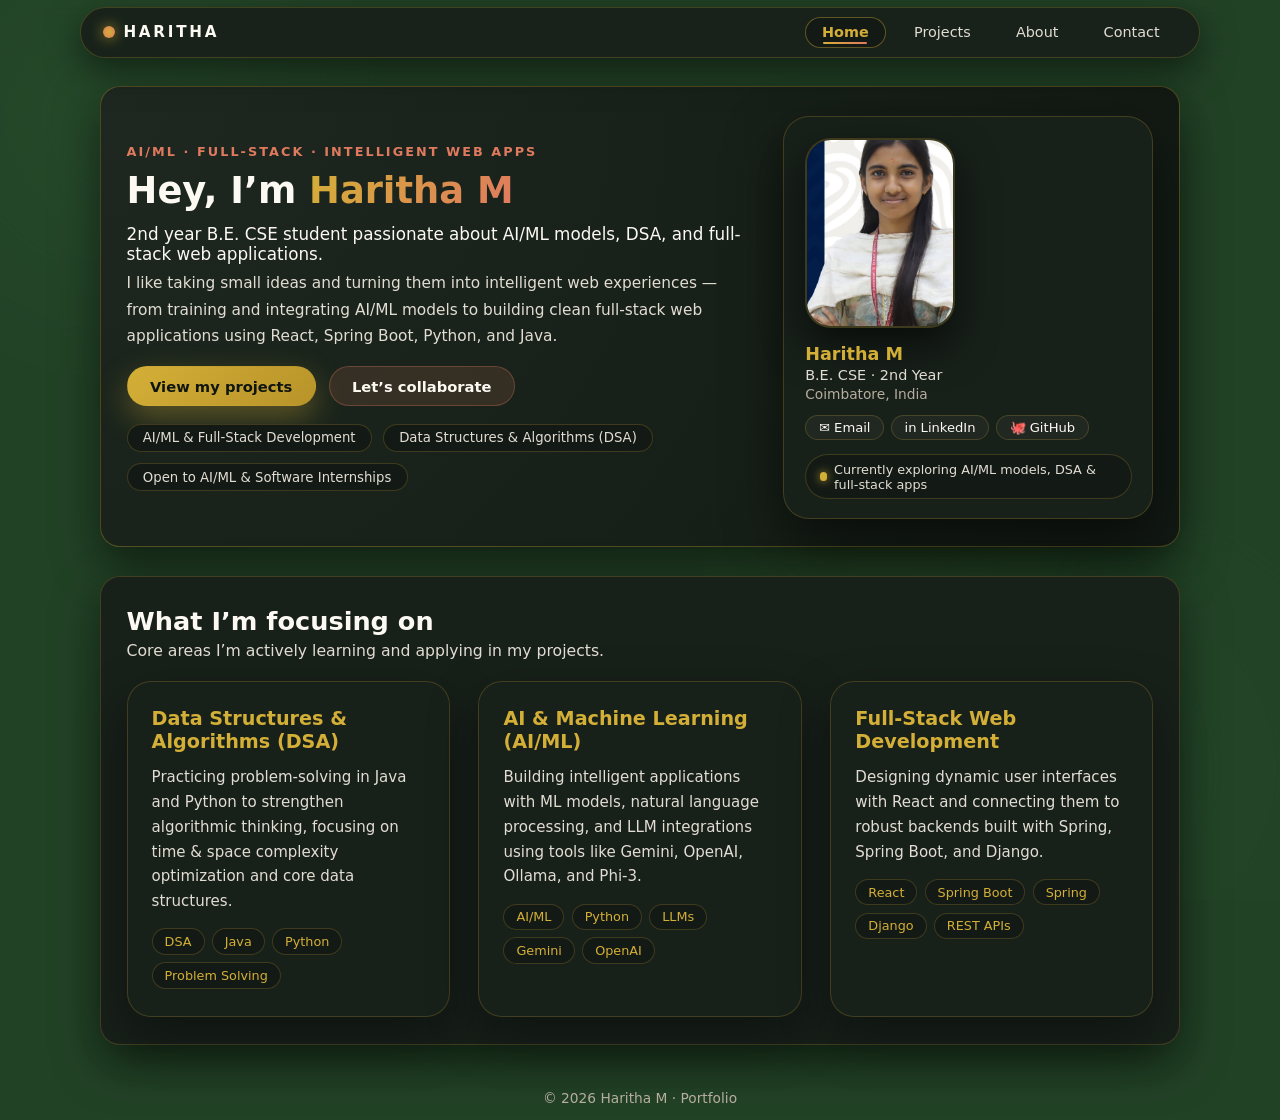
==== commit 600caff6: "Background changed" ====
--- a/index.html
+++ b/index.html
@@ -146,7 +146,7 @@
   </main>
 
   <footer class="footer">
-    <p>© 2025 Haritha M · Portfolio</p>
+    <p>© 2026 Haritha M · Portfolio</p>
   </footer>
 
   <script src="script.js" defer></script>
--- a/styles.css
+++ b/styles.css
@@ -43,6 +43,8 @@
   background: var(--bg-page);
   color: var(--text-main);
   -webkit-font-smoothing: antialiased;
+  position: relative;
+  overflow-x: hidden;
 }
 
 /* Fade-in */
@@ -55,6 +57,118 @@
 body.loaded {
   opacity: 1;
   transform: translateY(0);
+}
+
+/* Floating Nature Background */
+
+#nature-bg {
+  position: fixed;
+  top: 0;
+  left: 0;
+  width: 100vw;
+  height: 100vh;
+  pointer-events: none;
+  z-index: 0;
+  overflow: hidden;
+}
+
+/* Ensure sections render above floating background */
+.navbar, main, .footer {
+  position: relative;
+  z-index: 10;
+}
+
+/* Ambient Glowing Forest Orbs */
+
+.bg-glow-orb {
+  position: absolute;
+  border-radius: 50%;
+  filter: blur(90px);
+  opacity: 0.28;
+  pointer-events: none;
+  animation: orbPulse 16s ease-in-out infinite alternate;
+}
+
+.bg-glow-orb-1 {
+  width: 480px;
+  height: 480px;
+  top: -120px;
+  left: -120px;
+  background: radial-gradient(circle, #386e3e 0%, rgba(34, 66, 38, 0) 70%);
+}
+
+.bg-glow-orb-2 {
+  width: 580px;
+  height: 580px;
+  bottom: -160px;
+  right: -120px;
+  background: radial-gradient(circle, #2d5632 0%, rgba(34, 66, 38, 0) 70%);
+  animation-delay: -6s;
+}
+
+.bg-glow-orb-3 {
+  width: 380px;
+  height: 380px;
+  top: 35%;
+  left: 55%;
+  background: radial-gradient(circle, rgba(212, 175, 55, 0.22) 0%, rgba(34, 66, 38, 0) 70%);
+  animation-delay: -10s;
+}
+
+@keyframes orbPulse {
+  0% {
+    transform: scale(0.88) translateY(0);
+    opacity: 0.2;
+  }
+  50% {
+    transform: scale(1.18) translateY(-30px);
+    opacity: 0.35;
+  }
+  100% {
+    transform: scale(0.95) translateY(20px);
+    opacity: 0.22;
+  }
+}
+
+/* Floating Leaves & Spores */
+
+.floating-particle {
+  position: absolute;
+  bottom: -50px;
+  pointer-events: none;
+  user-select: none;
+  opacity: 0;
+  filter: drop-shadow(0 0 6px rgba(212, 175, 55, 0.3));
+  animation: floatUp 18s linear infinite;
+  will-change: transform, opacity;
+}
+
+@keyframes floatUp {
+  0% {
+    transform: translateY(0) rotate(0deg) scale(0.8);
+    opacity: 0;
+  }
+  12% {
+    opacity: 0.55;
+  }
+  50% {
+    transform: translateY(-50vh) rotate(180deg) translateX(30px) scale(1.1);
+    opacity: 0.7;
+  }
+  88% {
+    opacity: 0.35;
+  }
+  100% {
+    transform: translateY(-110vh) rotate(360deg) translateX(-25px) scale(0.85);
+    opacity: 0;
+  }
+}
+
+@media (prefers-reduced-motion: reduce) {
+  .floating-particle,
+  .bg-glow-orb {
+    animation: none !important;
+  }
 }
 
 /* Navbar */
